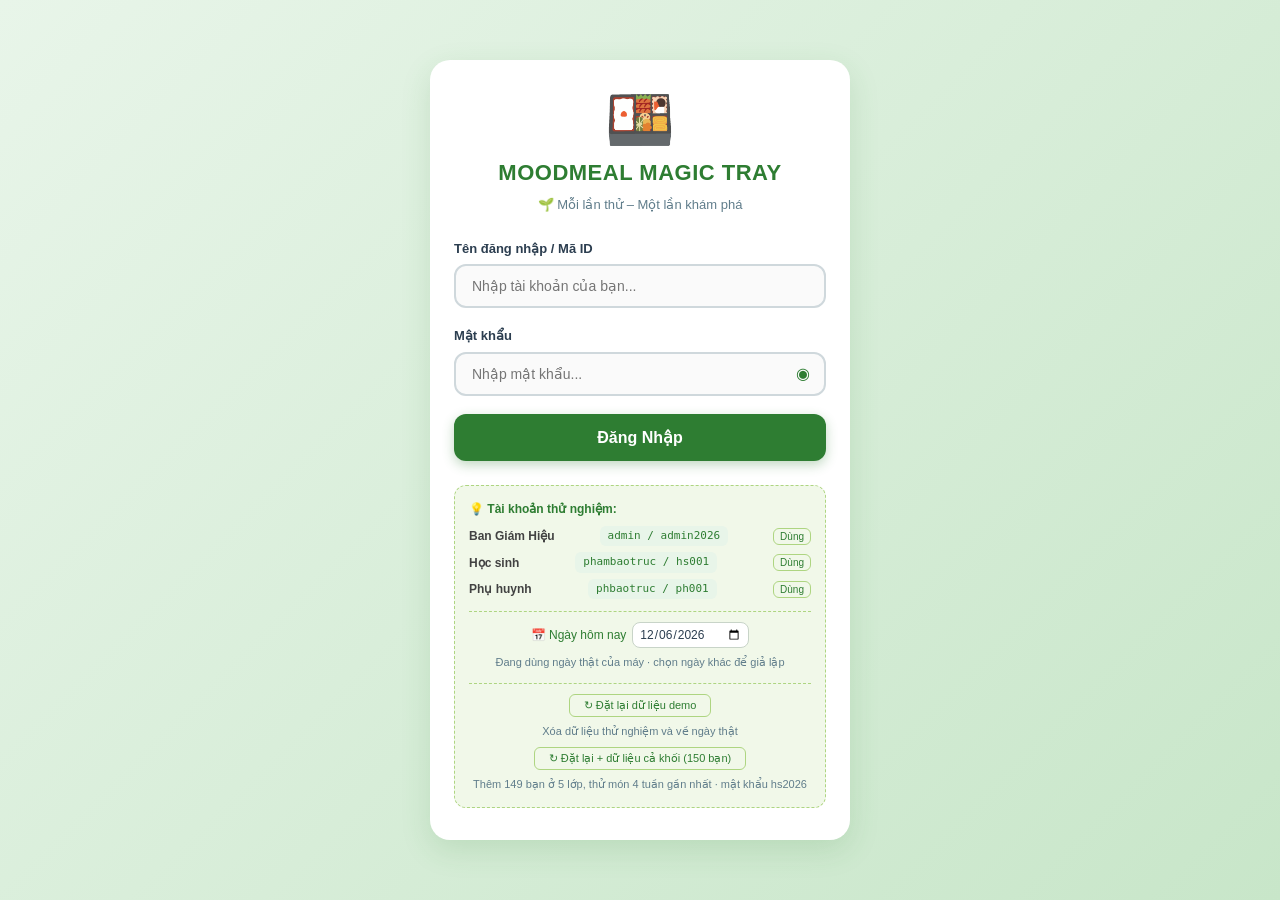
==== parent/index.html @ 49a0eb04 "Chọn nhân vật" ====
<!DOCTYPE html>
<html lang="vi">
<head>
  <meta charset="UTF-8">
  <meta name="viewport" content="width=device-width, initial-scale=1.0, viewport-fit=cover">
  <link rel="icon" href="data:image/svg+xml,<svg xmlns='http://www.w3.org/2000/svg' viewBox='0 0 100 100'><text y='.9em' font-size='90'>👨‍👩‍👧</text></svg>">
  <title>MoodMeal — Phụ huynh</title>
  <link rel="stylesheet" href="../css/base.css?v=20261128m">
  <link rel="stylesheet" href="../css/parent.css?v=20261128m">
</head>
<body class="page-parent">
<div class="parent-layout">

  <!-- ══ APP BAR ══ -->
  <div class="app-bar">
    <div class="app-bar-brand">
      <span class="app-bar-icon">👨‍👩‍👧</span>
      <div>
        <div class="app-bar-title" id="parentName">Phụ huynh</div>
        <div class="app-bar-sub">Phụ huynh của <span id="childName">...</span></div>
      </div>
    </div>
    <button class="app-bar-logout" onclick="auth.logout()">🚪 Đăng xuất</button>
  </div>

  <!-- ══ PAGE BODY ══ -->
  <div class="page-body">

    <!-- ══════════════════════════════════
         SECTION ① — Tiến trình của con
    ══════════════════════════════════ -->
    <div>
      <div class="section-heading">📈 Tiến trình của con</div>
      <div class="p-card" id="sec1">

        <!-- Character card -->
        <div class="char-card-header">
          <div class="char-row-p">
            <div class="char-avatar-lg" id="childAvatar">🧒</div>
            <div style="flex:1">
              <div class="char-name-lg"  id="childNameCard">...</div>
              <div class="char-level-lg" id="childLevelCard">⭐ Level 2 · Người khám phá</div>
            </div>
          </div>
          <div class="xp-line">
            <span class="xp-line-label" id="childXpLabel">185 / 300 XP</span>
            <div class="xp-track-p">
              <div class="xp-fill-p" id="childXpFill" style="width:62%"></div>
            </div>
          </div>
          <div class="xp-date" id="childDate">--</div>
        </div>

        <!-- Badges -->
        <div style="padding:12px 16px 4px">
          <div style="font-size:11px;font-weight:700;color:var(--text-muted);text-transform:uppercase;letter-spacing:0.4px;margin-bottom:6px">
            🏅 Danh hiệu đã đạt
          </div>
        </div>
        <div class="badges-grid" id="badgesGrid">
          <!-- rendered by JS -->
        </div>

        <!-- FAS chart -->
        <div style="border-top:1px solid var(--border-light);margin-top:4px;padding-top:4px">
          <!-- Lịch tháng: ngày con đánh giá món (bấm để xem hành trình) -->
          <div class="fas-cal" id="fasCal"></div>
          <div class="fas-day" id="fasDay"></div>
          <div class="fas-chart-parent">
            <div class="fas-bars-parent" id="fasBarsParent">
              <!-- rendered by JS -->
            </div>
            <div class="fas-axis">
              <span>FAS 1.0 — Không thích</span>
              <span>FAS 4.0 — Rất thích</span>
            </div>
            <div class="fas-fag-note" id="fasFagNote" style="display:none"></div>
          </div>
        </div>

      </div><!-- /sec1 -->
    </div>

    <!-- ══════════════════════════════════
         SECTION ② — Yêu cầu thử món của con
    ══════════════════════════════════ -->
    <div>
      <div class="section-heading">🍳 Yêu cầu thử món của con</div>
      <div class="p-card" id="requestsBox"></div>
      <div class="req-history-title">🗂️ Lịch sử yêu cầu</div>
      <div class="p-card" id="requestsHistory"></div>
    </div>

  </div><!-- /page-body -->
</div><!-- /parent-layout -->

<!-- Toast -->
<div class="p-toast" id="pToast"></div>

<!-- Scripts -->
<script src="../js/config.js?v=20261128m"></script>
<script src="../js/seed.js?v=20261128m"></script>
<script src="../js/utils.js?v=20261128m"></script>
<script src="../js/store.js?v=20261128m"></script>
<script src="../js/auth.js?v=20261128m"></script>
<script src="../js/xp.js?v=20261128m"></script>
<script src="../js/badges.js?v=20261128m"></script>
<script src="js/parent.js?v=20261128m"></script>
</body>
</html>
---- css/base.css ----
/* ═══════════════════════════════════════════════
   base.css — MOODMEAL MAGIC TRAY v3
   Shared: CSS variables · reset · typography
   Dùng chung cho tất cả giao diện (login, school,
   student, parent). Mỗi role import thêm file CSS
   riêng của mình.
═══════════════════════════════════════════════ */

/* ── 1. CSS Variables ────────────────────────── */
:root {
  /* Brand green */
  --green-dark:        #0E6655;
  --green-primary:     #2E7D32;
  --green-primary-hov: #1B5E20;
  --green-mid:         #1E8449;
  --green-accent:      #4CAF50;
  --green-light:       #D5F5E3;
  --green-pale:        #EAFAF1;
  --green-xp:          #6DEBB0;

  /* Blue */
  --blue-dark:         #154360;
  --blue-mid:          #1F618D;
  --blue-light:        #D6EAF8;

  /* Purple */
  --purple-dark:       #4A235A;
  --purple-mid:        #7D3C98;
  --purple-light:      #F4ECF7;

  /* Neutral */
  --white:             #FFFFFF;
  --bg-app:            #F0F2F5;
  --bg-card:           #FFFFFF;
  --border:            #CFD8DC;
  --border-light:      #E8ECF0;

  /* Text */
  --text-main:         #2C3E50;
  --text-muted:        #607D8B;
  --text-light:        #90A4AE;

  /* Status */
  --error:             #D32F2F;
  --warning:           #E67E22;
  --success:           #1E8449;

  /* Login page */
  --bg-login-start:    #E8F5E9;
  --bg-login-end:      #C8E6C9;
  --shadow-login:      rgba(46, 125, 50, 0.15);

  /* Misc */
  --radius-sm:         8px;
  --radius-md:         12px;
  --radius-lg:         16px;
  --radius-xl:         20px;
  --shadow-card:       0 4px 16px rgba(0, 0, 0, 0.08);
  --shadow-elevated:   0 10px 30px rgba(0, 0, 0, 0.12);
  --font:              'Segoe UI', Roboto, Helvetica, Arial, sans-serif;
  --transition:        0.2s ease;
}

/* ── 2. Reset ─────────────────────────────────── */
*, *::before, *::after {
  box-sizing: border-box;
  margin: 0;
  padding: 0;
}

html {
  -webkit-text-size-adjust: 100%;
}

body {
  font-family: var(--font);
  font-size: 14px;
  line-height: 1.5;
  color: var(--text-main);
  -webkit-font-smoothing: antialiased;
}

a {
  color: inherit;
  text-decoration: none;
}

button {
  font-family: var(--font);
  cursor: pointer;
}

input, textarea, select {
  font-family: var(--font);
}

img {
  max-width: 100%;
  display: block;
}

/* ── 3. Typography helpers ───────────────────── */
.text-muted   { color: var(--text-muted); }
.text-success { color: var(--success); }
.text-error   { color: var(--error); }
.text-center  { text-align: center; }
.fw-600       { font-weight: 600; }
.fw-700       { font-weight: 700; }

/* ── 4. Login page layout ────────────────────── */
/* Dùng cho login.html; school/parent/student
   có layout riêng trong CSS của từng role.     */

body.page-login {
  background: linear-gradient(135deg, var(--bg-login-start), var(--bg-login-end));
  min-height: 100vh;
  display: flex;
  justify-content: center;
  align-items: center;
  padding: 16px;
}

.login-container {
  background: var(--bg-card);
  width: 100%;
  max-width: 420px;
  padding: 32px 24px;
  border-radius: var(--radius-xl);
  box-shadow: 0 10px 30px var(--shadow-login);
  text-align: center;
}

/* Logo */
.logo-icon {
  font-size: 56px;
  line-height: 1;
  display: inline-block;
  margin-bottom: 8px;
  animation: logo-bounce 2s infinite ease-in-out;
}

@keyframes logo-bounce {
  0%, 100% { transform: translateY(0); }
  50%       { transform: translateY(-8px); }
}

.app-title {
  font-size: 22px;
  font-weight: 800;
  color: var(--green-primary);
  letter-spacing: 0.5px;
  margin-bottom: 6px;
}

.app-tagline {
  font-size: 13px;
  color: var(--text-muted);
  font-weight: 500;
}

/* Form */
.login-form {
  margin-top: 24px;
  text-align: left;
}

.form-group {
  margin-bottom: 18px;
}

.form-label {
  display: block;
  font-size: 13px;
  font-weight: 600;
  color: var(--text-main);
  margin-bottom: 6px;
}

.input-wrapper {
  position: relative;
  display: flex;
  align-items: center;
}

.form-input {
  width: 100%;
  padding: 12px 16px;
  padding-right: 44px;
  font-size: 14px;
  border: 2px solid var(--border);
  border-radius: var(--radius-md);
  outline: none;
  background: #FAFAFA;
  transition: border-color var(--transition), background var(--transition);
}

.form-input:focus {
  border-color: var(--green-accent);
  background: var(--white);
}

.form-input.input-error {
  border-color: var(--error);
}

.toggle-password {
  position: absolute;
  right: 12px;
  background: none;
  border: none;
  font-size: 16px;
  color: var(--green-primary);
  padding: 4px;
  display: flex;
  align-items: center;
  justify-content: center;
  transition: color var(--transition);
}

.toggle-password:hover {
  color: var(--text-main);
}

/* Error message */
.error-message {
  color: var(--error);
  font-size: 13px;
  font-weight: 600;
  min-height: 20px;
  margin-bottom: 14px;
  text-align: center;
  display: none;
}

.error-message.show {
  display: block;
}

/* Submit button */
.btn-submit {
  width: 100%;
  padding: 14px;
  background: var(--green-primary);
  color: #FFFFFF;
  border: none;
  border-radius: var(--radius-md);
  font-size: 16px;
  font-weight: 700;
  transition: background var(--transition), transform 0.1s ease;
  box-shadow: 0 4px 12px rgba(46, 125, 50, 0.3);
}

.btn-submit:hover  { background: var(--green-primary-hov); }
.btn-submit:active { transform: scale(0.98); }

.btn-submit:disabled {
  background: var(--text-light);
  cursor: not-allowed;
  box-shadow: none;
}

/* Demo hint box */
.demo-info {
  margin-top: 24px;
  padding: 14px;
  background: #F1F8E9;
  border: 1px dashed #AED581;
  border-radius: var(--radius-md);
  font-size: 12px;
  text-align: left;
}

.demo-info-title {
  font-weight: 700;
  color: var(--green-primary);
  margin-bottom: 8px;
}

.demo-item {
  display: flex;
  justify-content: space-between;
  align-items: center;
  margin-bottom: 6px;
  color: #424242;
  gap: 8px;
}

.demo-item:last-child { margin-bottom: 0; }

.demo-role {
  font-weight: 600;
  flex-shrink: 0;
}

.demo-item code {
  background: #E8F5E9;
  padding: 2px 8px;
  border-radius: 6px;
  font-size: 11px;
  color: var(--green-primary);
  white-space: nowrap;
}

/* Quick-fill button */
.demo-item .btn-fill {
  background: none;
  border: 1px solid #AED581;
  border-radius: 6px;
  font-size: 10px;
  color: var(--green-primary);
  padding: 2px 6px;
  cursor: pointer;
  flex-shrink: 0;
  transition: background var(--transition);
}

.demo-item .btn-fill:hover {
  background: #C5E1A5;
}

/* Nút "Đặt lại dữ liệu demo" — cùng kiểu nút "Dùng", nằm giữa cuối khung */
.demo-reset {
  margin-top: 12px; padding-top: 10px;
  border-top: 1px dashed #AED581;
  text-align: center;
}
.demo-reset .btn-reset {
  font-family: inherit;
  background: none;
  border: 1px solid #AED581;
  border-radius: 6px;
  font-size: 11px;
  color: var(--green-primary);
  padding: 4px 14px;
  cursor: pointer;
}
.demo-reset .btn-reset:hover   { background: #C5E1A5; }
.demo-reset .btn-reset:disabled { cursor: default; opacity: 0.8; }
/* Chọn "Ngày hôm nay" để test */
.demo-date {
  margin-top: 12px; padding-top: 10px;
  border-top: 1px dashed #AED581;
  text-align: center;
}
.demo-date-label { font-size: 12px; font-weight: 400; color: var(--green-primary); white-space: nowrap; }
.demo-date-row { display: flex; gap: 6px; justify-content: center; align-items: center; flex-wrap: nowrap; }
.demo-date-row input[type="date"] {
  font-family: inherit; font-size: 12px; color: var(--text-dark, #2C3E50);
  border: 1px solid #C8D4C8; border-radius: 8px; padding: 4px 6px; background: #fff;
  min-width: 0; flex: 0 1 auto;
}
@media (max-width: 400px) {
  .demo-date-row { gap: 4px; }
  .demo-date-label { font-size: 10px; }
  .demo-date-row input[type="date"] { font-size: 10px !important; padding: 3px 2px !important; }
  .demo-date-row .btn-fill { font-size: 9px; padding: 4px 5px; }
}
@media (max-width: 420px) {
  .demo-date-label { font-size: 11px; }
  .demo-date-row input[type="date"] { font-size: 11px; padding: 3px 4px; }
  .demo-date-row .btn-fill { padding: 4px 6px; }
}
.demo-date-row .btn-fill {
  background: none; border: 1px solid #AED581; border-radius: 6px; font-family: inherit;
  font-size: 10px; color: var(--green-primary); padding: 4px 8px; cursor: pointer; flex-shrink: 0;
}
.demo-date-row .btn-fill:hover { background: #C5E1A5; }
.demo-date-warn { margin-top: 6px; font-size: 11px; font-weight: 600; color: #C62828; }
.demo-reset-hint {
  margin-top: 6px; font-size: 11px; color: var(--text-muted);
}
---- css/parent.css ----
/* ═══════════════════════════════════════════════
   parent.css — MOODMEAL MAGIC TRAY v3
   Giao diện Phụ huynh: phone frame layout
   Import sau base.css
═══════════════════════════════════════════════ */

/* ── 1. Body & phone frame ───────────────────── */
body.page-parent {
  background: var(--bg-app);
  min-height: 100vh;
  display: flex;
  align-items: center;
  justify-content: center;
  padding: 16px;
  font-family: var(--font);
}

.parent-layout {
  /* Phone frame — giống student */
  width: 375px;
  height: min(calc(100vh - 32px), 820px);
  min-height: 580px;
  background: var(--white);
  border-radius: 40px;
  border: 8px solid #1A1A1A;
  overflow: hidden;
  box-shadow: 0 8px 32px rgba(0,0,0,0.18);
  display: flex;
  flex-direction: column;
  flex-shrink: 0;
}

/* ── 2. App bar (header cố định trong frame) ─── */
.app-bar {
  background: var(--green-dark);
  color: #fff;
  padding: 14px 16px 12px;
  display: flex;
  align-items: center;
  justify-content: space-between;
  flex-shrink: 0;
}

.app-bar-brand {
  display: flex;
  align-items: center;
  gap: 8px;
}

.app-bar-icon  { font-size: 22px; line-height: 1; }
.app-bar-title { font-size: 14px; font-weight: 700; }
.app-bar-sub   { font-size: 10px; opacity: 0.75; margin-top: 1px; }

.app-bar-logout {
  background: rgba(255,255,255,0.15);
  border: 1px solid rgba(255,255,255,0.25);
  color: #fff;
  border-radius: 8px;
  padding: 5px 10px;
  font-size: 11px;
  font-weight: 600;
  cursor: pointer;
  font-family: var(--font);
  transition: background 0.15s;
  flex-shrink: 0;
}
.app-bar-logout:hover { background: rgba(255,255,255,0.28); }

/* ── 3. Scrollable page body ─────────────────── */
.page-body {
  flex: 1;
  overflow-y: auto;
  overflow-x: hidden;
  -webkit-overflow-scrolling: touch;
  padding: 0 0 16px;
  display: flex;
  flex-direction: column;
  gap: 10px;
}
.page-body::-webkit-scrollbar { display: none; }

/* ── 4. Section heading ──────────────────────── */
.section-heading {
  font-size: 10px;
  font-weight: 700;
  color: var(--text-muted);
  text-transform: uppercase;
  letter-spacing: 0.5px;
  padding: 10px 14px 4px;
}

/* ── 5. Base card ────────────────────────────── */
.p-card {
  background: var(--white);
  border-radius: 14px;
  border: 1.5px solid var(--border-light);
  overflow: hidden;
  margin: 0 12px;
  box-shadow: 0 2px 8px rgba(0,0,0,0.05);
}

/* ── 6. Character card header ────────────────── */
.char-card-header {
  background: linear-gradient(135deg, var(--green-dark), var(--green-mid));
  padding: 16px 16px 14px;
  color: #fff;
}
.char-row-p { display: flex; align-items: center; gap: 10px; }

.char-avatar-lg {
  width: 40px; height: 40px;
  border-radius: 50%;
  background: rgba(255,255,255,0.2);
  display: flex; align-items: center; justify-content: center;
  font-size: 20px; flex-shrink: 0;
}

.char-name-lg  { font-size: 13px; font-weight: 600; }
.char-level-lg { font-size: 10px; opacity: 0.8; }

/* Thanh XP + ngày giờ: giống Trang chủ học sinh */
.xp-line { display: flex; align-items: center; gap: 8px; margin-top: 10px; }
.xp-line-label { font-size: 10px; opacity: 0.8; white-space: nowrap; }
.xp-date { margin-top: 6px; font-size: 10.5px; opacity: 0.85; }
.xp-track-p { flex: 1; height: 5px; background: rgba(255,255,255,0.25); border-radius: 3px; }
.xp-fill-p  { height: 5px; background: #6DEBB0; border-radius: 3px; transition: width 0.4s; }

/* ── 7. Badges grid ──────────────────────────── */
.badges-grid {
  display: flex; flex-wrap: wrap;
  gap: 7px; padding: 4px 14px 12px;
}

.badge-chip {
  display: flex; flex-direction: column;
  align-items: center; gap: 3px;
  padding: 7px 9px; border-radius: 10px;
  border: 1.5px solid var(--border-light);
  background: var(--white); min-width: 52px;
  transition: border-color 0.15s;
}
.badge-chip.earned { border-color: var(--green-light); background: var(--green-pale); }
.badge-chip.locked { opacity: 0.35; }
.badge-chip .b-icon { font-size: 20px; line-height: 1; }
.badge-chip .b-name { font-size: 9px; font-weight: 600; color: var(--text-main); text-align: center; }
.badge-chip .b-date { font-size: 8px; color: var(--text-muted); }

/* ── 8. FAS chart ────────────────────────────── */
.fas-select-wrap {
  padding: 8px 14px 4px;
  display: flex; align-items: center; gap: 8px;
}
.fas-select-label { font-size: 11px; color: var(--text-muted); white-space: nowrap; }
.fas-select {
  flex: 1; padding: 5px 8px;
  border: 1.5px solid var(--border-light);
  border-radius: 8px; font-size: 12px;
  font-family: var(--font); outline: none;
  background: var(--white); cursor: pointer;
  transition: border-color 0.15s;
}
.fas-select:focus { border-color: var(--green-accent); }

/* Lịch hành trình FAS (thay combobox chọn món) */
.fas-cal { padding: 10px 14px 4px; }
.fas-cal-head { display: flex; align-items: center; justify-content: space-between; margin-bottom: 6px; }
.fas-cal-title { font-size: 11px; font-weight: 700; color: var(--text-muted); text-transform: uppercase; letter-spacing: 0.4px; }
.fas-cal-nav   { display: flex; align-items: center; gap: 4px; }
.fas-cal-month { font-size: 11px; font-weight: 700; color: var(--text-main); min-width: 78px; text-align: center; }
.fas-cal-btn {
  width: 24px; height: 24px; padding: 0;
  border: 1.5px solid var(--border-light); border-radius: 6px;
  background: var(--white); font-size: 9px; color: var(--text-main); cursor: pointer;
}
.fas-cal-grid { display: grid; grid-template-columns: repeat(7, 1fr); gap: 3px; }
.fas-cal-wd   { text-align: center; font-size: 9px; font-weight: 700; color: var(--text-muted); padding: 2px 0; }
.fas-cal-cell {
  height: 32px; border-radius: 7px; border: 1.5px solid transparent;
  display: flex; flex-direction: column; align-items: center; justify-content: center;
  font-family: var(--font); background: none; padding: 0; color: #B0BEC5;
}
.fas-cal-cell.blank { visibility: hidden; }
.fas-cal-num  { font-size: 11px; font-weight: 600; line-height: 1.1; }
.fas-cal-mark { font-size: 8px; line-height: 1; font-weight: 700; }
.fas-cal-cell.today { border-color: var(--border); }
.fas-cal-cell.has   { cursor: pointer; }
.fas-cal-cell.up    { background: var(--green-light); color: var(--green-dark); }
.fas-cal-cell.down  { background: #FDEBD0; color: #B9770E; }
.fas-cal-cell.mixed { background: #FCF3CF; color: #9A7D0A; }
.fas-cal-cell.same  { background: var(--blue-light); color: var(--blue-mid); }
.fas-cal-cell.sel   { border-color: var(--green-dark); box-shadow: 0 0 0 1px var(--green-dark); }
.fas-cal-legend { display: flex; flex-wrap: wrap; gap: 4px 10px; margin-top: 6px; font-size: 9px; color: var(--text-muted); }
.fas-cal-legend .lg { display: inline-block; width: 8px; height: 8px; border-radius: 2px; margin-right: 3px; vertical-align: -1px; }
.fas-cal-legend .lg.up   { background: var(--green-light); border: 1px solid var(--green-mid); }
.fas-cal-legend .lg.down { background: #FDEBD0; border: 1px solid #E67E22; }
.fas-cal-legend .lg.mixed { background: #FCF3CF; border: 1px solid #D4AC0D; }
.fas-cal-legend .lg.same { background: var(--blue-light); border: 1px solid var(--blue-mid); }

.fas-day { padding: 6px 14px 2px; }
.fas-day-title { font-size: 11px; font-weight: 700; color: var(--text-main); margin-bottom: 5px; }
.fas-day-chips { display: flex; flex-wrap: wrap; gap: 5px; }
.fas-food-chip {
  display: inline-flex; align-items: center; gap: 4px;
  padding: 4px 9px; border-radius: 12px; cursor: pointer;
  border: 1.5px solid var(--border-light); background: var(--white);
  font-family: var(--font); font-size: 11px; color: var(--text-main);
}
.fas-food-chip.active { border-color: var(--green-mid); background: var(--green-pale); font-weight: 600; }
.fas-food-mark { font-size: 9px; font-weight: 700; }
.fas-food-chip.up   .fas-food-mark { color: var(--green-mid); }
.fas-food-chip.down .fas-food-mark { color: #E67E22; }
.fas-food-chip.same .fas-food-mark { color: var(--blue-mid); }
.fas-day-empty { font-size: 11px; color: var(--text-muted); text-align: center; padding: 6px 0; }

.fas-chart-parent { padding: 4px 14px 12px; }
.fas-bars-parent  { display: flex; align-items: flex-end; gap: 8px; height: 70px; }
.fas-bar-wrap-p   { flex: 1; display: flex; flex-direction: column; align-items: center; gap: 3px; }
.fas-bar-p {
  width: 100%; border-radius: 4px 4px 0 0;
  background: var(--green-light); transition: height 0.5s ease; min-height: 4px;
}
.fas-bar-p.current { background: var(--green-mid); }
.fas-bar-p.empty   { background: #E8ECF0; }
.fas-bar-val-p { font-size: 9px; font-weight: 700; color: var(--green-dark); }
.fas-bar-lbl-p { font-size: 8px; color: var(--text-muted); }
.fas-axis {
  display: flex; justify-content: space-between;
  font-size: 8px; color: #aaa; margin-top: 3px;
}
.fas-fag-note {
  margin-top: 8px; padding: 7px 10px;
  background: var(--green-pale); border-radius: 8px;
  font-size: 11px; font-weight: 600;
  color: var(--green-dark); text-align: center;
}

/* ── 9. Suggest card header ──────────────────── */
.suggest-card-header {
  background: linear-gradient(135deg, var(--purple-dark), var(--purple-mid));
  padding: 12px 14px;
  color: #fff;
}
.suggest-card-title { font-size: 13px; font-weight: 700; }
.suggest-card-sub   { font-size: 10px; opacity: 0.8; margin-top: 2px; }

/* ── 10. Trạng thái rỗng của khối Yêu cầu thử món ─ */
.no-tray-placeholder {
  text-align: center; padding: 20px 14px;
  color: var(--text-muted); font-size: 12px; line-height: 1.6;
}

/* ── 11. Confirm buttons ─────────────────────── */
.confirm-actions {
  padding: 4px 14px 4px;
  display: flex; flex-direction: column; gap: 7px;
}

.btn-confirm-yes {
  width: 100%; padding: 12px;
  background: var(--green-primary); color: #fff;
  border: none; border-radius: 12px;
  font-size: 13px; font-weight: 700;
  cursor: pointer; font-family: var(--font);
  display: flex; align-items: center; justify-content: center; gap: 6px;
  transition: all 0.15s;
  box-shadow: 0 3px 10px rgba(46,125,50,0.22);
}
.btn-confirm-yes:hover   { background: var(--green-primary-hov); }
.btn-confirm-yes:active  { transform: scale(0.98); }
.btn-confirm-yes:disabled{ opacity: 0.65; cursor: not-allowed; box-shadow: none; }

.btn-confirm-no {
  width: 100%; padding: 9px;
  background: var(--white); color: var(--text-muted);
  border: 1.5px solid var(--border-light);
  border-radius: 12px; font-size: 12px; font-weight: 500;
  cursor: pointer; font-family: var(--font); transition: all 0.15s;
}
.btn-confirm-no:hover    { border-color: var(--text-muted); color: var(--text-main); }
.btn-confirm-no:disabled { opacity: 0.4; cursor: not-allowed; }

.confirm-result {
  text-align: center; padding: 8px 14px 4px;
  font-size: 11px; font-weight: 600; display: none;
}
.confirm-result.show { display: block; }
.confirm-result.yes  { color: var(--green-primary); }
.confirm-result.no   { color: var(--text-muted); }

/* ── 12. Timeline ────────────────────────────── */
.timeline {
  padding: 4px 14px 8px;
  display: flex; flex-direction: column;
}
.timeline-item {
  display: flex; gap: 10px;
  padding: 10px 0; border-bottom: 1px solid var(--border-light);
}
.timeline-item:last-child { border-bottom: none; }

.timeline-dot {
  width: 9px; height: 9px; border-radius: 50%;
  margin-top: 4px; flex-shrink: 0;
}
.timeline-dot.confirmed { background: var(--green-accent); }
.timeline-dot.declined  { background: #E0E0E0; }
.timeline-dot.pending   { background: #FFB74D; }

.timeline-date      { font-size: 9px; font-weight: 700; color: var(--text-muted); text-transform: uppercase; letter-spacing: 0.3px; margin-bottom: 3px; }
.timeline-tray-name { font-size: 12px; font-weight: 600; color: var(--text-main); }
.timeline-icons     { font-size: 15px; letter-spacing: 2px; margin: 2px 0; }
.timeline-status    { font-size: 10px; font-weight: 500; margin-top: 1px; }
.timeline-status.yes     { color: var(--green-primary); }
.timeline-status.no      { color: var(--text-muted); }
.timeline-status.pending { color: #FB8C00; }
.timeline-empty { text-align: center; padding: 20px 0; color: var(--text-muted); font-size: 12px; }

/* ── 13. Toast ───────────────────────────────── */
.p-toast {
  position: fixed; bottom: 20px; left: 50%;
  transform: translateX(-50%) translateY(60px);
  background: var(--green-primary); color: #fff;
  padding: 10px 18px; border-radius: 20px;
  font-size: 12px; font-weight: 600;
  box-shadow: 0 4px 16px rgba(0,0,0,0.18);
  transition: transform 0.3s ease, opacity 0.3s ease;
  opacity: 0; white-space: nowrap; z-index: 100;
}
.p-toast.show {
  transform: translateX(-50%) translateY(0);
  opacity: 1;
}

/* ── 13. Yêu cầu thử món của con ─────────────── */
.req-card { padding: 12px 14px; border-bottom: 1px solid var(--border-light); }
.req-card:last-child { border-bottom: none; }
.req-top { display: flex; align-items: center; gap: 10px; }
.req-icon { font-size: 28px; line-height: 1; }
.req-name { font-size: 13px; font-weight: 700; color: var(--text-main); }
.req-meta { font-size: 10.5px; color: var(--text-muted); margin-top: 2px; line-height: 1.4; }
.req-actions { display: flex; flex-direction: column; gap: 7px; margin-top: 10px; }
.req-history-title { margin: 14px 14px 6px; font-size: 12px; font-weight: 700; color: var(--text-muted); }
.req-row { display: flex; align-items: center; gap: 10px; padding: 9px 14px; border-bottom: 1px solid var(--border-light); }
.req-row:last-child { border-bottom: none; }
.req-chip { margin-left: auto; flex: none; font-size: 10px; font-weight: 700; border-radius: 10px; padding: 2px 8px; white-space: nowrap; }
.req-chip.cooked   { background: #FFF1C2; color: #5C4400; }
.req-chip.rated    { background: #E3F6E8; color: #1E6B3A; }
.req-chip.declined { background: #ECEFF1; color: #546E7A; }
.req-chip.expired  { background: #ECEFF1; color: #78909C; }
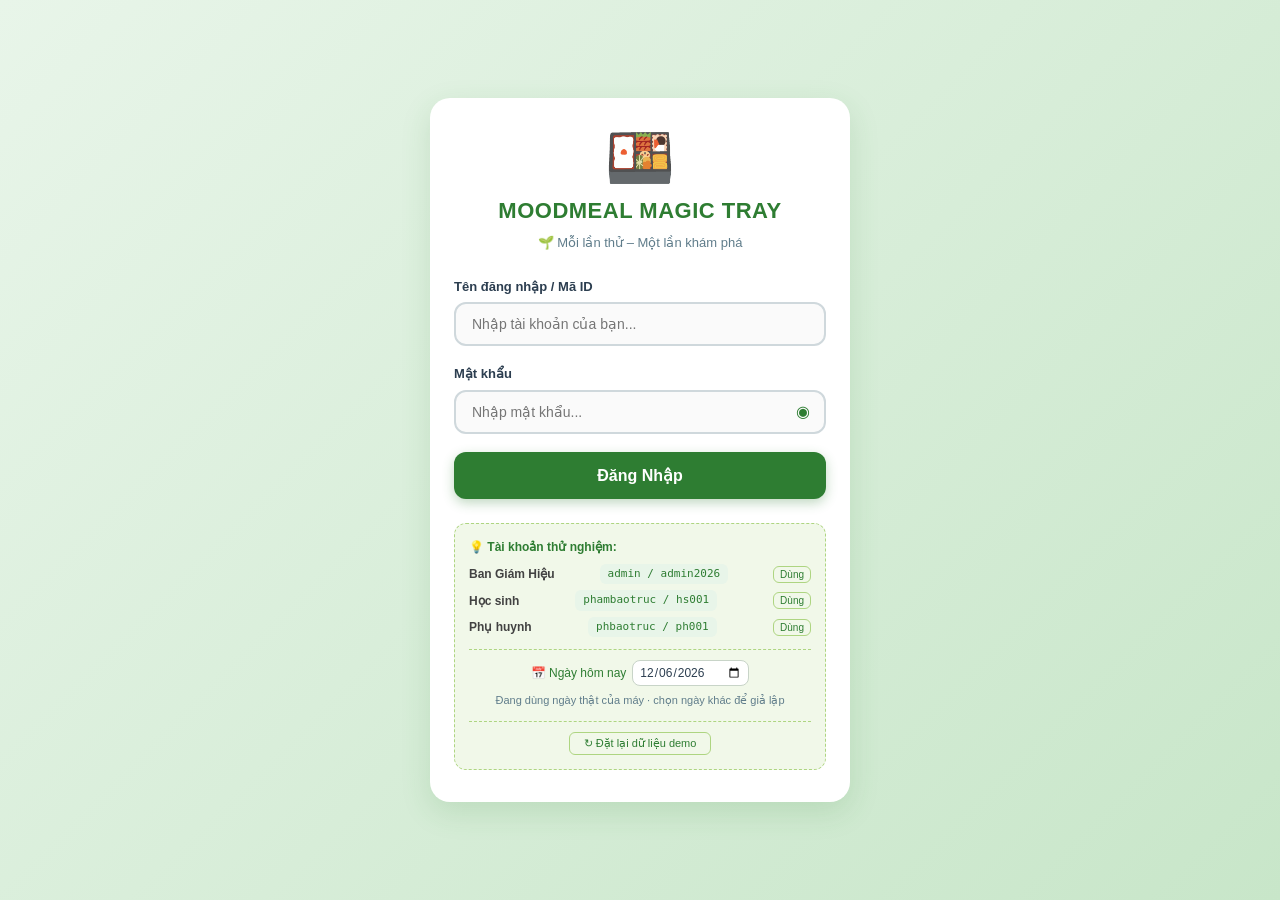
==== commit e9aa0db5: "Đặt lại data" ====
--- a/parent/index.html
+++ b/parent/index.html
@@ -5,8 +5,8 @@
   <meta name="viewport" content="width=device-width, initial-scale=1.0, viewport-fit=cover">
   <link rel="icon" href="data:image/svg+xml,<svg xmlns='http://www.w3.org/2000/svg' viewBox='0 0 100 100'><text y='.9em' font-size='90'>👨‍👩‍👧</text></svg>">
   <title>MoodMeal — Phụ huynh</title>
-  <link rel="stylesheet" href="../css/base.css?v=20261128m">
-  <link rel="stylesheet" href="../css/parent.css?v=20261128m">
+  <link rel="stylesheet" href="../css/base.css?v=20261128o">
+  <link rel="stylesheet" href="../css/parent.css?v=20261128o">
 </head>
 <body class="page-parent">
 <div class="parent-layout">
@@ -98,13 +98,13 @@
 <div class="p-toast" id="pToast"></div>
 
 <!-- Scripts -->
-<script src="../js/config.js?v=20261128m"></script>
-<script src="../js/seed.js?v=20261128m"></script>
-<script src="../js/utils.js?v=20261128m"></script>
-<script src="../js/store.js?v=20261128m"></script>
-<script src="../js/auth.js?v=20261128m"></script>
-<script src="../js/xp.js?v=20261128m"></script>
-<script src="../js/badges.js?v=20261128m"></script>
-<script src="js/parent.js?v=20261128m"></script>
+<script src="../js/config.js?v=20261128o"></script>
+<script src="../js/seed.js?v=20261128o"></script>
+<script src="../js/utils.js?v=20261128o"></script>
+<script src="../js/store.js?v=20261128o"></script>
+<script src="../js/auth.js?v=20261128o"></script>
+<script src="../js/xp.js?v=20261128o"></script>
+<script src="../js/badges.js?v=20261128o"></script>
+<script src="js/parent.js?v=20261128o"></script>
 </body>
 </html>
